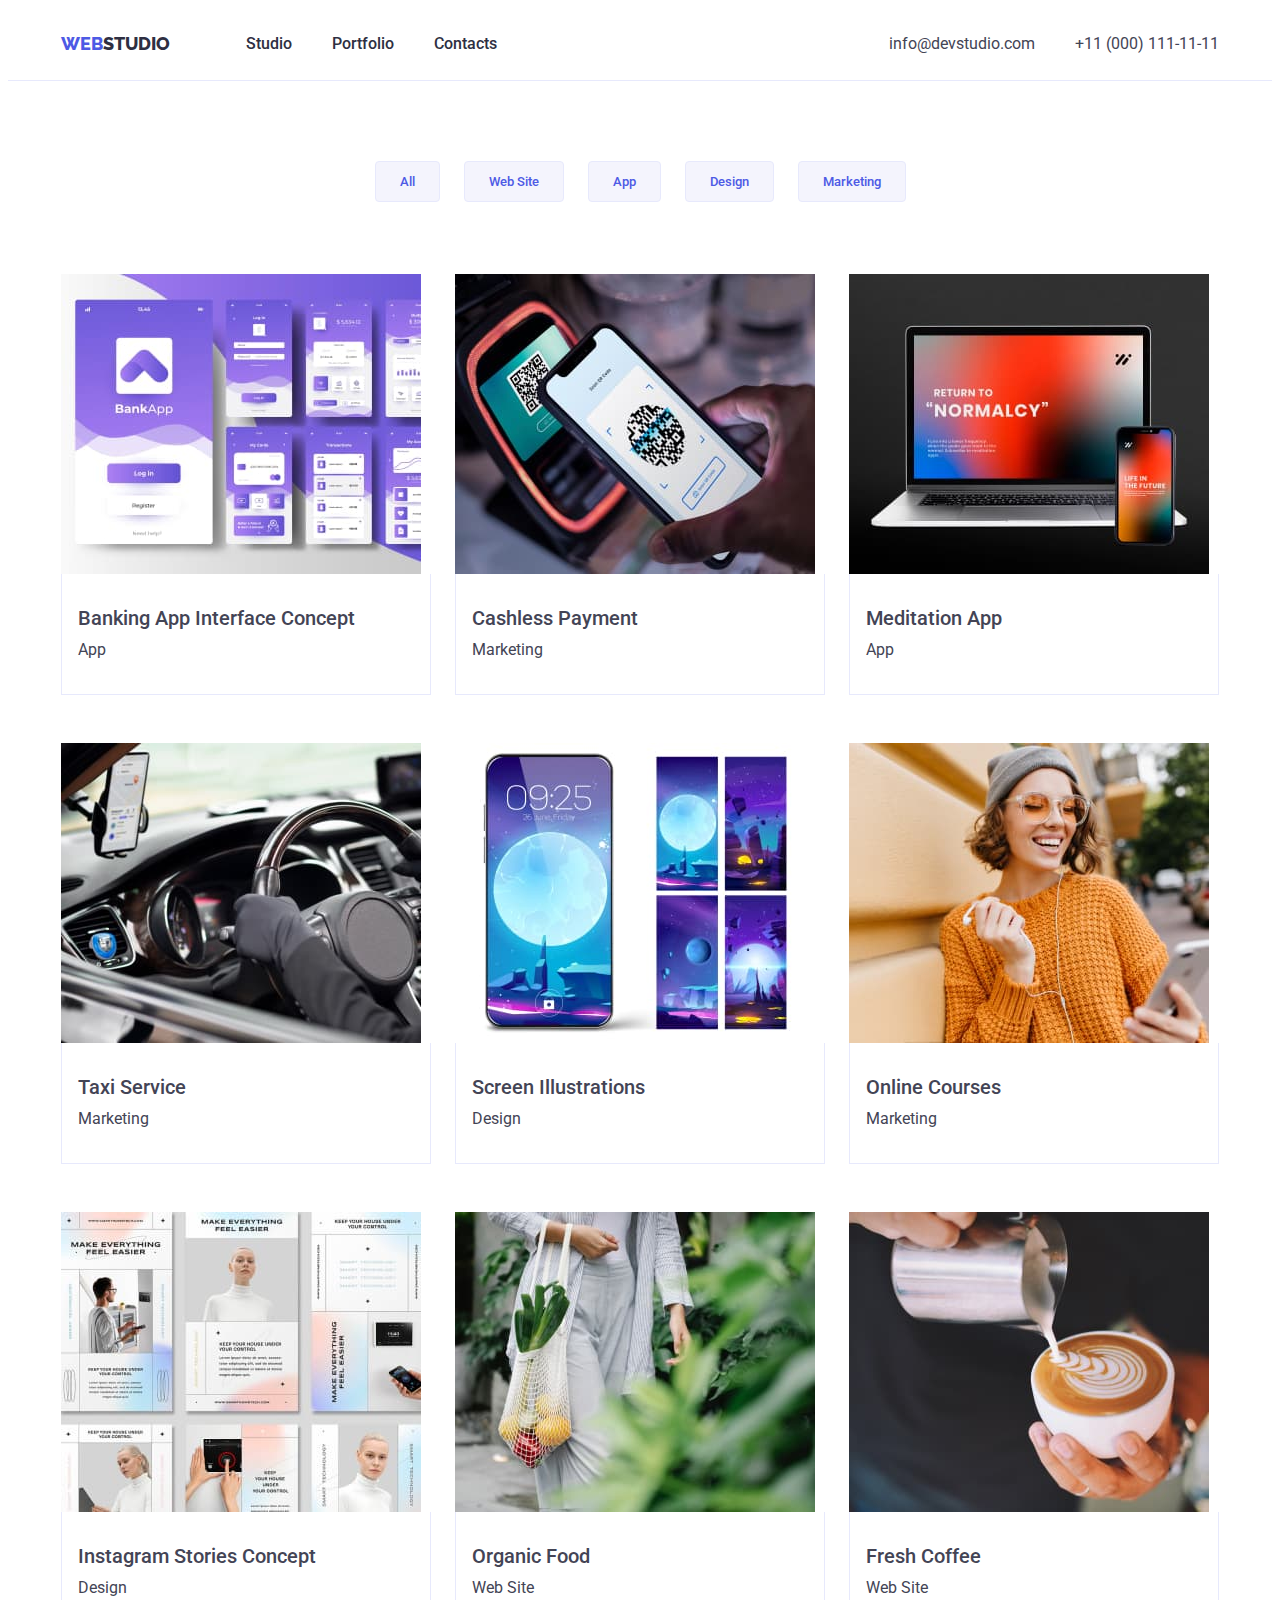
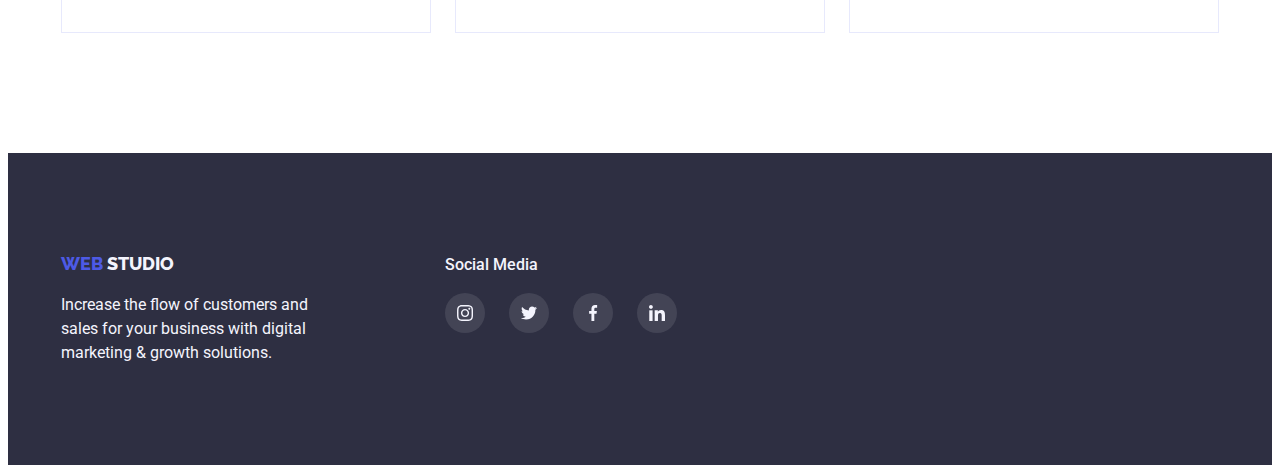
==== portfolio.html @ 5c3e976a "!" ====
<!DOCTYPE html>
<html lang="en">
  <head>
    <meta charset="UTF-8" />
    <meta http-equiv="X-UA-Compatible" content="IE=edge" />
    <meta name="viewport" content="width=device-width, initial-scale=1.0" />
    <title>Portfolio</title>
    <link rel="preconnect" href="https://fonts.googleapis.com" />
    <link rel="preconnect" href="https://fonts.gstatic.com" crossorigin />
    <link
      href="https://fonts.googleapis.com/css2?family=Raleway:wght@800&family=Roboto:wght@400;500;700&display=swap"
      rel="stylesheet"
    />
    <link
      rel="stylesheet"
      href="https://cdnjs.cloudflare.com/ajax/libs/modern-normalize/1.1.0/modern-normalize.min.css"
      integrity="sha512-wpPYUAdjBVSE4KJnH1VR1HeZfpl1ub8YT/NKx4PuQ5NmX2tKuGu6U/JRp5y+Y8XG2tV+wKQpNHVUX03MfMFn9Q=="
      crossorigin="anonymous"
      referrerpolicy="no-referrer"
    />
    <link rel="stylesheet" href="./css/styles.css" />
  </head>
  <body class="body-text">
    <header class="header">
      <div class="container container-header">
        <nav class="nav-text">
          <a class="logo-text-first-section" href="./index.html">WEB</a
          ><span class="logo-text-second-section">STUDIO</span>
          <ul class="nav-container">
            <li class="nav-item">
              <a class="nav-link" href="./index.html">Studio</a>
            </li>
            <li class="nav-item">
              <a class="nav-link" href="./portfolio.html">Portfolio</a>
            </li>
            <li class="nav-item"><a class="nav-link" href="">Contacts</a></li>
          </ul>
        </nav>
        <address class="address-text">
          <ul class="address-container">
            <li class="address-item">
              <a href="mailto:info@devstudio.com">info@devstudio.com</a>
            </li>
            <li class="address-item">
              <a href="tel:+110001111111">+11 (000) 111-11-11</a>
            </li>
          </ul>
        </address>
      </div>
    </header>
    <main>
      <section>
        <div class="container">
          <h1 class="visually-hidden">Portfolio</h1>
          <ul class="gallery-filter">
            <li>
              <button type="button" class="filter-button">All</button>
            </li>
            <li>
              <button type="button" class="filter-button">Web Site</button>
            </li>
            <li>
              <button type="button" class="filter-button">App</button>
            </li>
            <li>
              <button type="button" class="filter-button">Design</button>
            </li>
            <li>
              <button type="button" class="filter-button">Marketing</button>
            </li>
          </ul>
          <ul class="gallery">
            <li class="gallery-container-item">
              <a href="">
                <img
                  src="./images/banking-app-interface.jpg"
                  alt="Banking App
                        Interface Concept"
                  width="360"
                  height="300"
                />
                <div class="gallery-info">
                  <h2 class="gallery-header-title">
                    Banking App Interface Concept
                  </h2>
                  <p class="gallery-text">App</p>
                </div>
              </a>
            </li>
            <li class="gallery-container-item">
              <a href="">
                <img
                  src="./images/cashless-payment.jpg"
                  alt="Cashless Payment"
                  width="360"
                  height="300"
                />
                <div class="gallery-info">
                  <h2 class="gallery-header-title">Cashless Payment</h2>
                  <p class="gallery-text">Marketing</p>
                </div>
              </a>
            </li>
            <li class="gallery-container-item">
              <a href="">
                <img
                  src="./images/meditation-app.jpg"
                  alt="Meditation App"
                  width="360"
                  height="300"
                />
                <div class="gallery-info">
                  <h2 class="gallery-header-title">Meditation App</h2>
                  <p class="gallery-text">App</p>
                </div>
              </a>
            </li>
            <li class="gallery-container-item">
              <a href="">
                <img
                  src="./images/taxi-service.jpg"
                  alt="Taxi Service"
                  width="360"
                  height="300"
                />

                <div class="gallery-info">
                  <h2 class="gallery-header-title">Taxi Service</h2>
                  <p class="gallery-text">Marketing</p>
                </div>
              </a>
            </li>
            <li class="gallery-container-item">
              <a href="">
                <img
                  src="./images/screen-illustrations.jpg"
                  alt="Screen
                        Illustrations"
                  width="360"
                  height="300"
                />

                <div class="gallery-info">
                  <h2 class="gallery-header-title">Screen Illustrations</h2>
                  <p class="gallery-text">Design</p>
                </div>
              </a>
            </li>
            <li class="gallery-container-item">
              <a href="">
                <img
                  src="./images/online-courses.jpg"
                  alt="Online Courses"
                  width="360"
                  height="300"
                />

                <div class="gallery-info">
                  <h2 class="gallery-header-title">Online Courses</h2>
                  <p class="gallery-text">Marketing</p>
                </div>
              </a>
            </li>
            <li class="gallery-container-item">
              <a href="">
                <img
                  src="./images/instargam-stories-concept.jpg"
                  alt="Instagram
                        Stories Concept"
                  width="360"
                  height="300"
                />

                <div class="gallery-info">
                  <h2 class="gallery-header-title">
                    Instagram Stories Concept
                  </h2>
                  <p class="gallery-text">Design</p>
                </div>
              </a>
            </li>
            <li class="gallery-container-item">
              <a href="">
                <img
                  src="./images/organic-food.jpg"
                  alt="Organic Food"
                  width="360"
                  height="300"
                />

                <div class="gallery-info">
                  <h2 class="gallery-header-title">Organic Food</h2>
                  <p class="gallery-text">Web Site</p>
                </div>
              </a>
            </li>
            <li class="gallery-container-item">
              <a href="">
                <img
                  src="./images/fresh-coffee.jpg"
                  alt="Fresh Coffee"
                  width="360"
                  height="300"
                />

                <div class="gallery-info">
                  <h2 class="gallery-header-title">Fresh Coffee</h2>
                  <p class="gallery-text">Web Site</p>
                </div>
              </a>
            </li>
          </ul>
        </div>
      </section>
    </main>
    <div class="wide-container">
      <footer class="footer">
        <div class="container flex">
          <div class="footer-text">
            <a class="logo-text-first-section" href="./index.html">WEB</a>
            <span class="logo-text-second-section-inverted">STUDIO</span>
            <p class="footer-text-inverted">
              Increase the flow of customers and sales for your business with
              digital marketing & growth solutions.
            </p>
          </div>
          <div class="footer-social-media">
            <h2 class="body-text-inverted">Social Media</h2>
            <ul class="social-media-container-global">
              <li>
                <a class="social-media-icon-global" href="">
                  <svg width="16" height="16">
                    <use
                      href="./images/symbol-defs.svg#icon-instagram"
                      aria-label="Instagram link"
                      rel="noopener noreferrer"
                      target="_blank"
                    ></use>
                  </svg>
                </a>
              </li>
              <li>
                <a class="social-media-icon-global" href="">
                  <svg width="16" height="16">
                    <use
                      href="./images/symbol-defs.svg#icon-twitter"
                      aria-label="Twitter link"
                      rel="noopener noreferrer"
                      target="_blank"
                    ></use>
                  </svg>
                </a>
              </li>
              <li>
                <a class="social-media-icon-global" href="">
                  <svg width="16" height="16">
                    <use
                      href="./images/symbol-defs.svg#icon-facebook"
                      aria-label="Facebook link"
                      rel="noopener noreferrer"
                      target="_blank"
                    ></use>
                  </svg>
                </a>
              </li>
              <li>
                <a class="social-media-icon-global" href="">
                  <svg width="16" height="16">
                    <use
                      href="./images/symbol-defs.svg#icon-linkedin"
                      aria-label="LinkedIn link"
                      rel="noopener noreferrer"
                      target="_blank"
                    ></use>
                  </svg>
                </a>
              </li>
            </ul>
          </div>
        </div>
      </footer>
    </div>
  </body>
</html>
---- css/styles.css ----
:root {
  --primary-brand-color: #4d5ae5;
  --pressed-state-color: #404bbf;
  --dark-main-color: #2e2f42;
  --success-color: #31d0aa;
  --text-color: #434455;
  --subtle-text-color: #8e8f99;
  --accent-color: #e7e9fc;
  --light-main-color: #f4f4fd;
  --model-overlay-color: #2e2f42;
  --dark-background-color: #2e2f42;
  --light-background-color: #ffffff;
  --modal-background: #fcfcfc;
}

img {
  display: block;
  max-width: 100%;
}

ul {
  padding: 0;
  margin: 0;
}

h1,
h2,
h3,
p {
  margin-top: 0;
  margin-bottom: 0;
}

a {
  text-decoration: none;
  color: inherit;
}

a:active {
  color: var(--pressed-state-color);
}

a:hover,
a:focus {
  color: var(--pressed-state-color);
}

li {
  list-style: none;
}

.body-text {
  font-family: Roboto, sans-serif;
  font-weight: 400;
  font-size: 16px;
  line-height: 1.5;
  color: var(--dark-main-color);
}

.body-text-inverted {
  display: flex;
  font-family: Roboto, sans-serif;
  font-weight: 400;
  font-size: 16px;
  line-height: 1.5;
  color: var(--light-main-color);
  margin-top: 16px;
}

.nav-text {
  display: flex;
  align-items: center;
  font-weight: 500;
  color: var(--dark-main-color);
}

.nav-text a {
  display: block;
}

.nav-container {
  display: flex;
  margin-left: 76px;
}
.nav-container .nav-item:not(:last-child) {
  margin-right: 40px;
}

.nav-link {
  padding-top: 24px;
  padding-bottom: 24px;
}
.address-container .address-item:not(:last-child) {
  display: flex;
  justify-content: flex-end;
}
.address-container {
  margin-left: 0px;
}

.address-item:last-child {
  margin-left: 40px;
}

.address-text {
  font-weight: 400;
  color: var(--text-color);
  font-style: normal;
  margin-left: auto;
}

.header {
  margin-left: auto;
  margin-right: auto;
  justify-content: baseline;
  border-bottom: 1px solid var(--accent-color);
}
.header-container {
  display: flex;
  align-items: center;
  padding-left: 0;
  margin-left: 0;
  border-bottom-color: var(--accent-color);
  border-width: 1px;
  padding-top: 8px;
  padding-bottom: 8px;
}

.logo-text-first-section,
logo-text-second-section {
  margin-left: 0px;
}

.logo-text-first-section {
  font-family: Raleway, sans-serif;
  font-weight: 800;
  font-size: 18px;
  line-height: 1.16;
  color: var(--primary-brand-color);
  text-transform: capitalize;
}

.logo-text-second-section {
  font-family: Raleway, sans-serif;
  font-weight: 800;
  font-size: 18px;
  line-height: 1.16;
  color: var(--dark-main-color);
  text-transform: capitalize;
}

.logo-text-second-section-inverted {
  font-family: Raleway, sans-serif;
  font-weight: 800;
  font-size: 18px;
  line-height: 1.16;
  color: var(--light-main-color);
  text-transform: capitalize;
}

.main-title-text {
  font-weight: 700;
  font-size: 56px;
  line-height: 1.07;
  text-align: center;
}

.sub-header-text {
  font-weight: 700;
  font-size: 36px;
  line-height: 1.1;
  text-align: center;
}

.small-header-text {
  font-weight: 500;
  font-size: 20px;
  line-height: 1.2;
  text-align: left;
}

.hero,
.footer {
  background-color: var(--dark-background-color);
}

.hero {
  text-align: center;
  padding: 188px 0;
  max-width: 1440px;
  margin: 0 auto;
  background-repeat: no-repeat;
  background-size: cover;
  background-position: center;
  background-image: linear-gradient(
      rgba(46, 47, 66, 0.7),
      rgba(46, 47, 66, 0.7)
    ),
    url('../images/hero-bg-image.jpg');
}

.team-outer-container {
  background-color: var(--light-main-color);
  display: flex;
  flex-wrap: wrap;
  gap: 24px;
  padding-right: 0;
  padding-left: 0;
  margin-left: auto;
  margin-right: auto;
}

.team-container {
  width: 264;
  padding-right: 0;
  padding-left: 0;
  margin-left: auto;
  margin-right: auto;
  justify-content: center;
  background-color: var(--light-background-color);
  border-bottom-left-radius: 4px;
  border-bottom-right-radius: 4px;
  box-shadow: 0px 2px 1px 0px rgba(46, 47, 66, 0.08),
    0px 1px 1px 0px rgba(46, 47, 66, 0.16),
    0px 1px 6px 0px rgba(46, 47, 66, 0.08);
}

.hero-text {
  font-weight: 700;
  font-size: 56px;
  line-height: 1.07;
  color: var(--light-background-color);
  text-align: center;
  max-width: 496px;
  margin-top: 0;
  margin-left: auto;
  margin-right: auto;
}

.hero-button {
  font-family: Roboto, sans-serif;
  font-weight: 500;
  color: var(--light-background-color);
  background-color: var(--primary-brand-color);
  width: 169px;
  height: 56px;
  border-radius: 4px;
  border: 0;
  margin-top: 48px;
  cursor: pointer;
}

.hero-button:hover,
.hero-button:focus {
  background-color: var(--pressed-state-color);
}

.filter-button {
  display: block;
  font-family: Roboto, sans-serif;
  font-weight: 500;
  color: var(--primary-brand-color);
  background-color: var(--light-main-color);
  cursor: pointer;
  padding: 12px 24px 12px 24px;
  border: 1px solid var(--accent-color);
  border-radius: 4px;
}
.gallery-filter {
  gap: 24px;
}

.filter-button:hover,
.filter-button:focus {
  color: var(--light-background-color);
  background-color: var(--pressed-state-color);
}

.visually-hidden {
  position: absolute;
  width: 1px;
  height: 1px;
  margin: -1px;
  border: 0;
  padding: 0;

  white-space: nowrap;
  clip-path: inset(100%);
  clip: rect(0 0 0 0);
  overflow: hidden;
}
.section-with-light-wrapper {
  background-color: var(--light-main-color);
  padding-top: 120px;
  padding-bottom: 120px;
}

.container {
  max-width: 1158px;
  padding-right: 15px;
  padding-left: 15px;
  margin-left: auto;
  margin-right: auto;
}

.container-header {
  display: flex;
  align-items: center;
}

.hero-text-container {
  padding-top: 188px;
  margin-left: auto;
  margin-right: auto;
  width: 496px;
}

.footer-text {
  max-width: 264px;
  margin-right: 120px;
}
.footer {
  padding-top: 100px;
  padding-bottom: 100px;
  margin: 0 auto;
  justify-content: flex-start;
}

.container-hero {
  text-align: center;
  align-items: center;
}

.team-position {
  text-align: center;
  margin-top: 8px;
}

.team-small-header-text {
  text-align: center;
}

.address-container {
  display: flex;
  justify-content: flex-end;
}

.social-media-container {
  display: flex;
  align-items: center;
  justify-content: space-between;
  margin-top: 8px;
  margin-bottom: 32px;
  margin-left: 0;
  margin-right: auto;
  gap: 24px;
}

.team-member-info {
  margin-top: 32px;
  margin-left: 16px;
  margin-right: 16px;
}

.social-media-icon {
  display: flex;
  fill: var(--light-background-color);
  height: 40px;
  width: 40px;
  background-color: var(--primary-brand-color);
  border-radius: 50%;
  align-items: center;
  justify-content: center;
}

.social-media-icon:hover,
.social-media-icon:focus {
  background-color: var(--pressed-state-color);
}

.what-are-we-doing-list {
  display: flex;
  padding-right: 0;
  padding-left: 0;
  margin-left: 0;
  margin-right: auto;
  justify-content: center;
  gap: 24px;
}

.what-we-are-doing {
  margin-bottom: 120px;
  margin-left: auto;
  margin-right: auto;
}

.what-are-we-doing-item {
  margin-top: 72px;
  border-width: 1px;
  border-color: var(--accent-color);
}
.core-values-container {
  display: flex;
  max-width: 1158px;
  padding-right: 15px;
  padding-left: 15px;
  margin-top: 120px;
  margin-left: auto;
  margin-right: auto;
  justify-content: space-between;
  align-items: center;
}

.values-icon-container {
  width: 264px;
  height: 112px;
  margin-bottom: 8px;
  display: flex;
  align-items: center;
  justify-content: center;
  background-color: var(--light-main-color);
  border-radius: 4px;
}

.core-values-item {
  max-width: 264px;
  display: block;
  align-items: first baseline;
  margin-left: 24px;
}

.core-values-item:first-child {
  margin-left: 0;
}

.core-values-item-list {
  padding-left: 0;
  display: flex;
}

.core-values-text {
  margin-top: 8px;
}

.core-values {
  padding-top: 120px;
}

.what-are-we-doing-header-text {
  font-weight: 700;
  font-size: 36px;
  line-height: 1.1;
  text-align: center;
  margin-bottom: 72px;
  padding-top: 120px;
}

.team-header-text {
  font-weight: 700;
  font-size: 36px;
  text-align: center;
  margin-bottom: 72px;
}

.gallery-filter-container {
  display: flex;
  justify-content: center;
  max-width: 1158px;
  padding-right: 15px;
  padding-left: 15px;
  margin-left: auto;
  margin-right: auto;
  padding-top: 80px;
  padding-bottom: 72px;
}

.gallery-filter {
  display: flex;
  justify-content: center;
  margin-left: auto;
  margin-right: auto;
  margin-top: 80px;
  margin-bottom: 72px;
}

.gallery {
  display: flex;
  flex-wrap: wrap;
  padding-right: 0;
  padding-left: 0;
  margin-bottom: 120px;
  margin-left: 0;
  margin-right: 0;
  row-gap: 48px;
  column-gap: 24px;
  justify-content: center;
}

.gallery-container-item {
  flex-basis: calc((100% - 2 * 24px) / 3);
  padding-right: 0;
  padding-left: 0;
  color: var(--text-color);
}

.gallery-header-title {
  font-weight: 500;
  font-size: 20px;
  line-height: 1.2;
  text-align: left;
  margin-left: 16px;
  padding-top: 32px;
}

.gallery-text {
  margin-top: 8px;
  margin-left: 16px;
  padding-bottom: 32px;
}
.gallery-info {
  border-color: var(--accent-color);
  border-style: solid;
  border-width: 1px;
  border-top: none;
}

.customers-header-text {
  font-weight: 700;
  font-size: 36px;
  text-align: center;
  margin-bottom: 72px;
}

.customers {
  padding-top: 120px;
  padding-bottom: 120px;
}

.customers-list {
  display: flex;
  align-items: center;
  justify-content: center;
  gap: 12px;
  margin: 0 auto;
}

.customers-logo {
  display: block;
  border: 1px solid var(--subtle-text-color);
  fill: var(--subtle-text-color);
}

.customer-item {
  display: flex;
  width: 168px;
  height: 88px;
  border: 1px solid var(--subtle-text-color);
  border-radius: 4px;
  fill: var(--subtle-text-color);
  align-items: center;
  justify-content: center;
}

.customer-item:hover,
.customer-item:focus {
  fill: var(--pressed-state-color);
  border-color: var(--pressed-state-color);
}

.customer-item > a:hover,
.customer-item > a:focus {
  fill: var(--pressed-state-color);
  border-color: var(--pressed-state-color);
}

.footer-social-media {
  align-items: center;
  margin-bottom: 16px;
  justify-self: flex-start;
  margin-left: 0;
}

.social-media-icon-global {
  display: flex;
  fill: var(--light-background-color);
  height: 40px;
  width: 40px;
  background-color: var(--text-color);
  border-radius: 50%;
  align-items: center;
  justify-content: center;
}

.social-media-icon-global:hover,
.social-media-icon-global:focus {
  background-color: var(--success-color);
}

.social-media-container-global {
  display: flex;
  align-items: center;
  justify-content: space-between;
  margin-left: 0;
  margin-right: auto;
  gap: 24px;
}

.footer-text-inverted {
  display: flex;
  font-family: Roboto, sans-serif;
  font-weight: 400;
  font-size: 16px;
  line-height: 1.5;
  color: var(--light-main-color);
  margin-top: 16px;
}
.footer-social-media .body-text-inverted {
  font-weight: 500;
  margin-top: 0;
  margin-bottom: 16px;
}

.footer-container {
  display: flex;
  align-items: center;
  justify-content: flex-start;
}

.logo {
  color: var(#2e2f42);
  font-family: Raleway, sans-serif;
  font-weight: 800;
  font-size: 18px;
  line-height: 1.17;
  letter-spacing: 0.03em;
  text-decoration: none;
  text-transform: uppercase;
}

.logo.footer {
  color: var(#f4f4fd);
}

.footer-links-primary {
  margin-left: 120px;
}

.footer-text {
  max-width: 264px;
}

.flex {
  display: flex;
  align-items: baseline;
}

.footer-primary {
  color: var(#f4f4fd);
  background-color: var(#2e2f42);
  padding-top: 101.5px;
  padding-bottom: 100px;
}

.footer-link-icon {
  fill: var(#f4f4fd);
}

.footer-link:hover,
.footer-link:focus {
  background-color: var(#31d0aa);
}

footer-link {
  width: 40px;
  height: 40px;
  border-radius: 50%;
  display: flex;
  align-items: center;
  justify-content: center;
  background-color: var(#434455);
}

.footer-link-icon {
  fill: var(#f4f4fd);
}

.footer-links-item {
  flex-basis: calc((100% - 3 * 16) / 4);
}

.footer-list {
  gap: 16px;
  margin-top: 16px;
}

.flex {
  display: flex;
}
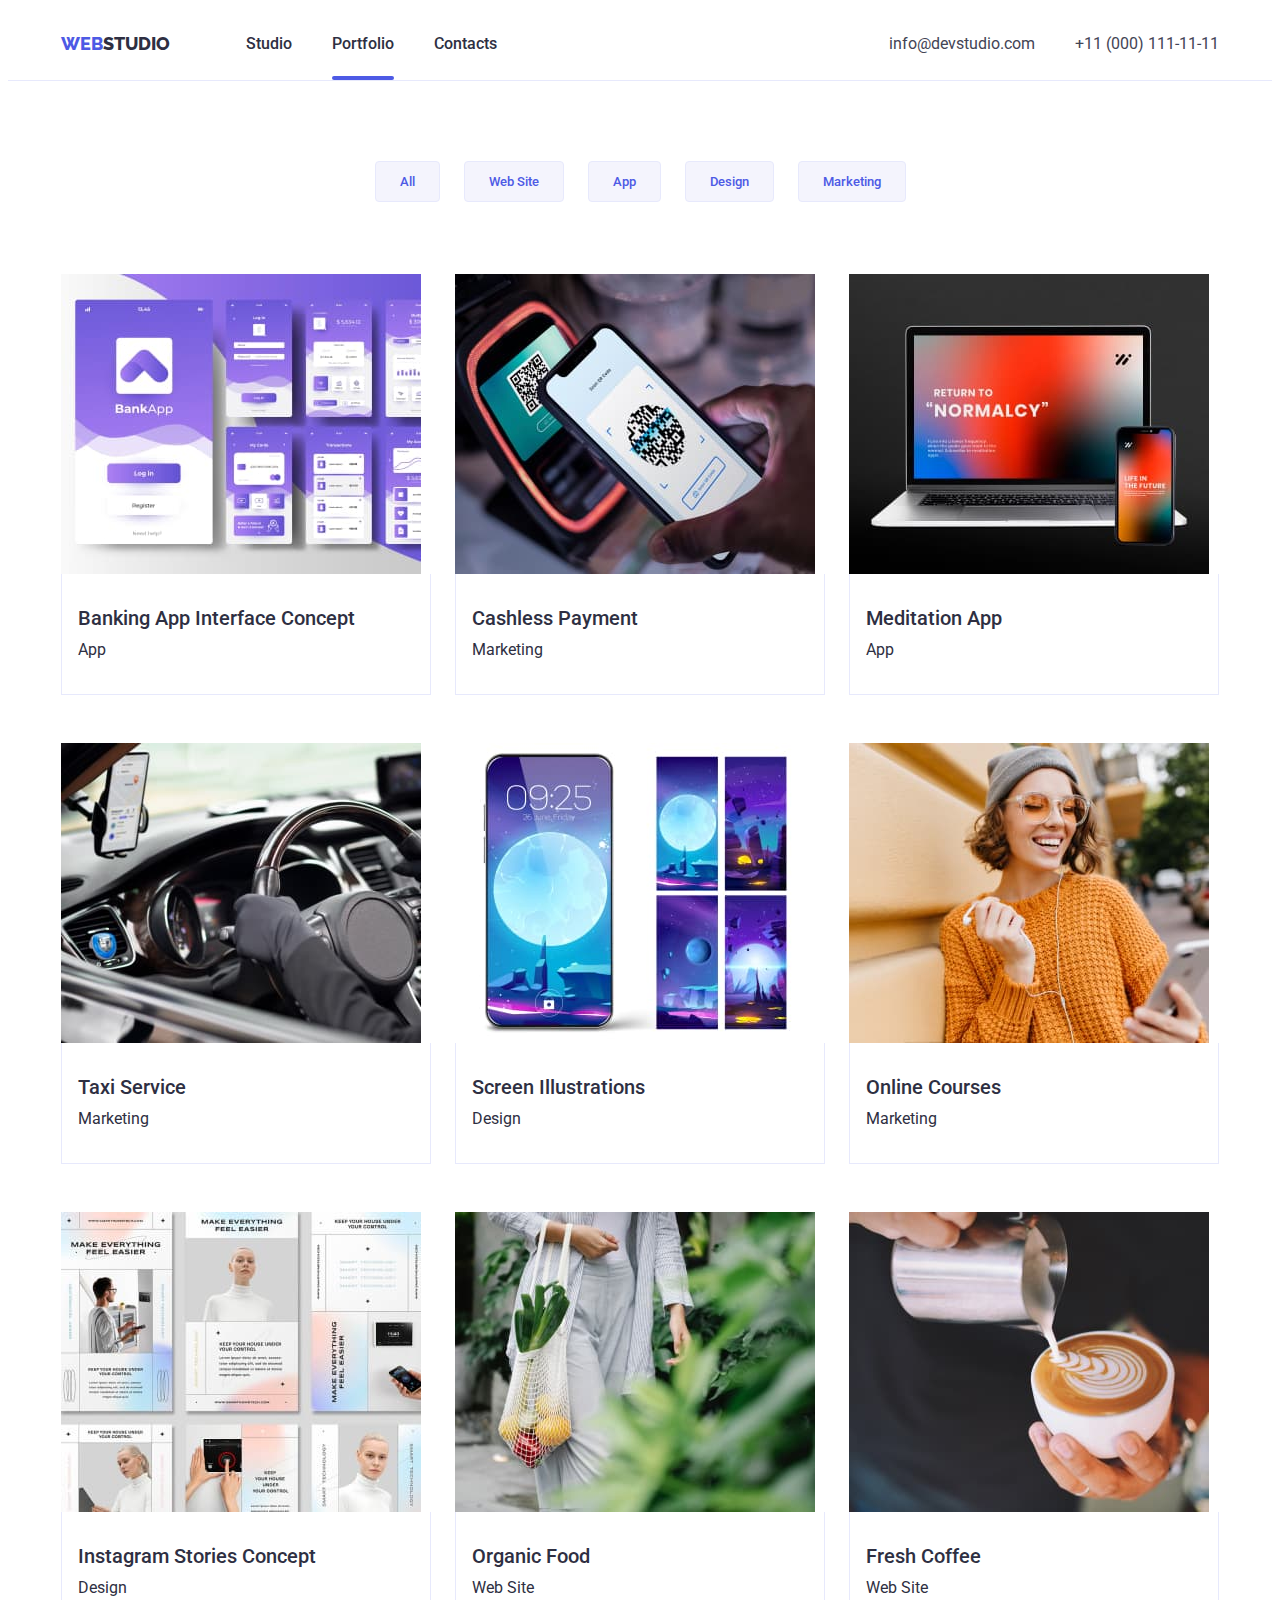
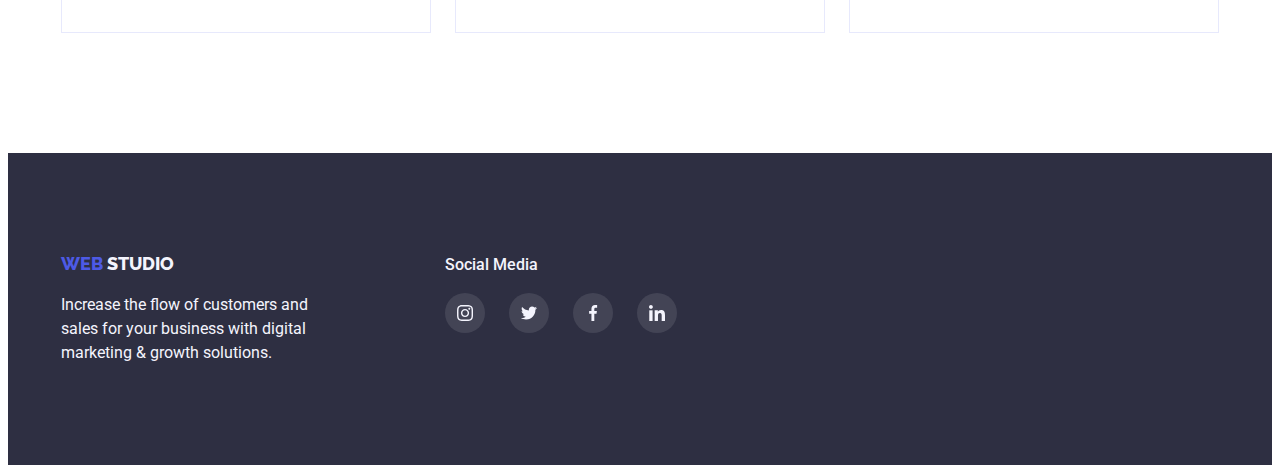
==== commit 8e8c6c4f: "done" ====
--- a/portfolio.html
+++ b/portfolio.html
@@ -31,9 +31,11 @@
               <a class="nav-link" href="./index.html">Studio</a>
             </li>
             <li class="nav-item">
-              <a class="nav-link" href="./portfolio.html">Portfolio</a>
-            </li>
-            <li class="nav-item"><a class="nav-link" href="">Contacts</a></li>
+              <a class="nav-link current" href="./portfolio.html">Portfolio</a>
+            </li>
+            <li class="nav-item">
+              <a class="nav-link" href="">Contacts</a>
+            </li>
           </ul>
         </nav>
         <address class="address-text">
@@ -71,14 +73,20 @@
           </ul>
           <ul class="gallery">
             <li class="gallery-container-item">
-              <a href="">
-                <img
-                  src="./images/banking-app-interface.jpg"
-                  alt="Banking App
+              <a class="gallery-container-link" href="">
+                <div class="hover-block">
+                  <img
+                    src="./images/banking-app-interface.jpg"
+                    alt="Banking App
                         Interface Concept"
-                  width="360"
-                  height="300"
-                />
+                    width="360"
+                    height="300"
+                  />
+                  <p class="hover-text">
+                    Lorem ipsum dolor sit amet consectetur adipisicing elit.
+                    Explicabo, quas.
+                  </p>
+                </div>
                 <div class="gallery-info">
                   <h2 class="gallery-header-title">
                     Banking App Interface Concept
@@ -88,13 +96,19 @@
               </a>
             </li>
             <li class="gallery-container-item">
-              <a href="">
-                <img
-                  src="./images/cashless-payment.jpg"
-                  alt="Cashless Payment"
-                  width="360"
-                  height="300"
-                />
+              <a class="gallery-container-link" href="">
+                <div class="hover-block">
+                  <img
+                    src="./images/cashless-payment.jpg"
+                    alt="Cashless Payment"
+                    width="360"
+                    height="300"
+                  />
+                  <p class="hover-text">
+                    Lorem ipsum dolor sit amet consectetur adipisicing elit.
+                    Explicabo, quas.
+                  </p>
+                </div>
                 <div class="gallery-info">
                   <h2 class="gallery-header-title">Cashless Payment</h2>
                   <p class="gallery-text">Marketing</p>
@@ -102,13 +116,19 @@
               </a>
             </li>
             <li class="gallery-container-item">
-              <a href="">
-                <img
-                  src="./images/meditation-app.jpg"
-                  alt="Meditation App"
-                  width="360"
-                  height="300"
-                />
+              <a class="gallery-container-link" href="">
+                <div class="hover-block">
+                  <img
+                    src="./images/meditation-app.jpg"
+                    alt="Meditation App"
+                    width="360"
+                    height="300"
+                  />
+                  <p class="hover-text">
+                    Lorem ipsum dolor sit amet consectetur adipisicing elit.
+                    Explicabo, quas.
+                  </p>
+                </div>
                 <div class="gallery-info">
                   <h2 class="gallery-header-title">Meditation App</h2>
                   <p class="gallery-text">App</p>
@@ -116,14 +136,19 @@
               </a>
             </li>
             <li class="gallery-container-item">
-              <a href="">
-                <img
-                  src="./images/taxi-service.jpg"
-                  alt="Taxi Service"
-                  width="360"
-                  height="300"
-                />
-
+              <a class="gallery-container-link" href="">
+                <div class="hover-block">
+                  <img
+                    src="./images/taxi-service.jpg"
+                    alt="Taxi Service"
+                    width="360"
+                    height="300"
+                  />
+                  <p class="hover-text">
+                    Lorem ipsum dolor sit amet consectetur adipisicing elit.
+                    Explicabo, quas.
+                  </p>
+                </div>
                 <div class="gallery-info">
                   <h2 class="gallery-header-title">Taxi Service</h2>
                   <p class="gallery-text">Marketing</p>
@@ -131,15 +156,20 @@
               </a>
             </li>
             <li class="gallery-container-item">
-              <a href="">
-                <img
-                  src="./images/screen-illustrations.jpg"
-                  alt="Screen
+              <a class="gallery-container-link" href="">
+                <div class="hover-block">
+                  <img
+                    src="./images/screen-illustrations.jpg"
+                    alt="Screen
                         Illustrations"
-                  width="360"
-                  height="300"
-                />
-
+                    width="360"
+                    height="300"
+                  />
+                  <p class="hover-text">
+                    Lorem ipsum dolor sit amet consectetur adipisicing elit.
+                    Explicabo, quas.
+                  </p>
+                </div>
                 <div class="gallery-info">
                   <h2 class="gallery-header-title">Screen Illustrations</h2>
                   <p class="gallery-text">Design</p>
@@ -147,14 +177,19 @@
               </a>
             </li>
             <li class="gallery-container-item">
-              <a href="">
-                <img
-                  src="./images/online-courses.jpg"
-                  alt="Online Courses"
-                  width="360"
-                  height="300"
-                />
-
+              <a class="gallery-container-link" href="">
+                <div class="hover-block">
+                  <img
+                    src="./images/online-courses.jpg"
+                    alt="Online Courses"
+                    width="360"
+                    height="300"
+                  />
+                  <p class="hover-text">
+                    Lorem ipsum dolor sit amet consectetur adipisicing elit.
+                    Explicabo, quas.
+                  </p>
+                </div>
                 <div class="gallery-info">
                   <h2 class="gallery-header-title">Online Courses</h2>
                   <p class="gallery-text">Marketing</p>
@@ -162,15 +197,20 @@
               </a>
             </li>
             <li class="gallery-container-item">
-              <a href="">
-                <img
-                  src="./images/instargam-stories-concept.jpg"
-                  alt="Instagram
+              <a class="gallery-container-link" href="">
+                <div class="hover-block">
+                  <img
+                    src="./images/instargam-stories-concept.jpg"
+                    alt="Instagram
                         Stories Concept"
-                  width="360"
-                  height="300"
-                />
-
+                    width="360"
+                    height="300"
+                  />
+                  <p class="hover-text">
+                    Lorem ipsum dolor sit amet consectetur adipisicing elit.
+                    Explicabo, quas.
+                  </p>
+                </div>
                 <div class="gallery-info">
                   <h2 class="gallery-header-title">
                     Instagram Stories Concept
@@ -180,14 +220,19 @@
               </a>
             </li>
             <li class="gallery-container-item">
-              <a href="">
-                <img
-                  src="./images/organic-food.jpg"
-                  alt="Organic Food"
-                  width="360"
-                  height="300"
-                />
-
+              <a class="gallery-container-link" href="">
+                <div class="hover-block">
+                  <img
+                    src="./images/organic-food.jpg"
+                    alt="Organic Food"
+                    width="360"
+                    height="300"
+                  />
+                  <p class="hover-text">
+                    Lorem ipsum dolor sit amet consectetur adipisicing elit.
+                    Explicabo, quas.
+                  </p>
+                </div>
                 <div class="gallery-info">
                   <h2 class="gallery-header-title">Organic Food</h2>
                   <p class="gallery-text">Web Site</p>
@@ -195,14 +240,19 @@
               </a>
             </li>
             <li class="gallery-container-item">
-              <a href="">
-                <img
-                  src="./images/fresh-coffee.jpg"
-                  alt="Fresh Coffee"
-                  width="360"
-                  height="300"
-                />
-
+              <a class="gallery-container-link" href="">
+                <div class="hover-block">
+                  <img
+                    src="./images/fresh-coffee.jpg"
+                    alt="Fresh Coffee"
+                    width="360"
+                    height="300"
+                  />
+                  <p class="hover-text">
+                    Lorem ipsum dolor sit amet consectetur adipisicing elit.
+                    Explicabo, quas.
+                  </p>
+                </div>
                 <div class="gallery-info">
                   <h2 class="gallery-header-title">Fresh Coffee</h2>
                   <p class="gallery-text">Web Site</p>
--- a/css/styles.css
+++ b/css/styles.css
@@ -38,11 +38,13 @@
 
 a:active {
   color: var(--pressed-state-color);
+  transition: color 250ms cubic-bezier(0.4, 0, 0.2, 1);
 }
 
 a:hover,
 a:focus {
   color: var(--pressed-state-color);
+  transition: color 250ms cubic-bezier(0.4, 0, 0.2, 1);
 }
 
 li {
@@ -89,7 +91,42 @@
 .nav-link {
   padding-top: 24px;
   padding-bottom: 24px;
-}
+  position: relative;
+  background-color: no;
+}
+
+.current::after {
+  position: absolute;
+  bottom: -1px;
+  content: '';
+  background-color: transparent;
+  height: 4px;
+  width: 100%;
+  display: block;
+  border-radius: 2px;
+  transition: background-color 250ms cubic-bezier(0.4, 0, 0.2, 1);
+}
+
+.nav-link:hover::after {
+  background-color: var(--primary-brand-color);
+}
+
+.nav-link.current::after {
+  background-color: var(--primary-brand-color);
+}
+
+.nav-link::after {
+  position: absolute;
+  content: '';
+  width: 100%;
+  height: 4px;
+  border-radius: 4px;
+  left: 0;
+  bottom: 0;
+  margin-top: 20px;
+  background-color: transparent;
+}
+
 .address-container .address-item:not(:last-child) {
   display: flex;
   justify-content: flex-end;
@@ -127,7 +164,7 @@
 }
 
 .logo-text-first-section,
-logo-text-second-section {
+.logo-text-second-section {
   margin-left: 0px;
 }
 
@@ -223,6 +260,7 @@
   box-shadow: 0px 2px 1px 0px rgba(46, 47, 66, 0.08),
     0px 1px 1px 0px rgba(46, 47, 66, 0.16),
     0px 1px 6px 0px rgba(46, 47, 66, 0.08);
+  transition: box-shadow 250ms cubic-bezier(0.4, 0, 0.2, 1);
 }
 
 .hero-text {
@@ -253,6 +291,7 @@
 .hero-button:hover,
 .hero-button:focus {
   background-color: var(--pressed-state-color);
+  transition: background-color 250ms cubic-bezier(0.4, 0, 0.2, 1);
 }
 
 .filter-button {
@@ -274,6 +313,7 @@
 .filter-button:focus {
   color: var(--light-background-color);
   background-color: var(--pressed-state-color);
+  transition: background-color 250ms cubic-bezier(0.4, 0, 0.2, 1);
 }
 
 .visually-hidden {
@@ -283,12 +323,12 @@
   margin: -1px;
   border: 0;
   padding: 0;
-
   white-space: nowrap;
   clip-path: inset(100%);
   clip: rect(0 0 0 0);
   overflow: hidden;
 }
+
 .section-with-light-wrapper {
   background-color: var(--light-main-color);
   padding-top: 120px;
@@ -376,6 +416,7 @@
 .social-media-icon:hover,
 .social-media-icon:focus {
   background-color: var(--pressed-state-color);
+  transition: background-color 250ms cubic-bezier(0.4, 0, 0.2, 1);
 }
 
 .what-are-we-doing-list {
@@ -392,6 +433,7 @@
   margin-bottom: 120px;
   margin-left: auto;
   margin-right: auto;
+  margin-top: 120px;
 }
 
 .what-are-we-doing-item {
@@ -452,7 +494,6 @@
   line-height: 1.1;
   text-align: center;
   margin-bottom: 72px;
-  padding-top: 120px;
 }
 
 .team-header-text {
@@ -518,11 +559,22 @@
   padding-bottom: 32px;
 }
 .gallery-info {
+  color: var(--dark-main-color);
   border-color: var(--accent-color);
   border-style: solid;
   border-width: 1px;
   border-top: none;
 }
+.gallery-container-link:hover .gallery-info,
+.gallery-container-link:focus .gallery-info {
+  box-shadow: 0px 2px 1px 0px rgba(46, 47, 66, 0.08),
+    0px 1px 1px 0px rgba(46, 47, 66, 0.16),
+    0px 1px 6px 0px rgba(46, 47, 66, 0.08);
+  border-right: 1px solid var(--light-main-color);
+  border-bottom: 1px solid var(--light-main-color);
+  border-left: 1px solid var(--light-main-color);
+  transition: box-shadow 250ms cubic-bezier(0.4, 0, 0.2, 1);
+}
 
 .customers-header-text {
   font-weight: 700;
@@ -542,6 +594,29 @@
   justify-content: center;
   gap: 12px;
   margin: 0 auto;
+}
+
+.customer-link {
+  display: block;
+  fill: var(--subtle-text-color);
+}
+.customer-link {
+  width: 168px;
+  height: 88px;
+  border: 1px solid var(--subtle-text-color);
+  border-radius: 4px;
+  display: flex;
+  align-items: center;
+  justify-content: center;
+}
+.customer-link:hover,
+.customer-link:focus {
+  border: 1px solid var(--pressed-state-color);
+}
+
+.customer-link:hover .customer-icon,
+.customer-link:focus .customer-icon {
+  fill: var(--pressed-state-color);
 }
 
 .customers-logo {
@@ -565,12 +640,16 @@
 .customer-item:focus {
   fill: var(--pressed-state-color);
   border-color: var(--pressed-state-color);
+  transition: border 250ms cubic-bezier(0.4, 0, 0.2, 1),
+    fill 250ms cubic-bezier(0.4, 0, 0.2, 1);
 }
 
 .customer-item > a:hover,
 .customer-item > a:focus {
   fill: var(--pressed-state-color);
   border-color: var(--pressed-state-color);
+  transition: border 250ms cubic-bezier(0.4, 0, 0.2, 1),
+    fill 250ms cubic-bezier(0.4, 0, 0.2, 1);
 }
 
 .footer-social-media {
@@ -594,6 +673,7 @@
 .social-media-icon-global:hover,
 .social-media-icon-global:focus {
   background-color: var(--success-color);
+  transition: background-color 250ms cubic-bezier(0.4, 0, 0.2, 1);
 }
 
 .social-media-container-global {
@@ -627,7 +707,7 @@
 }
 
 .logo {
-  color: var(#2e2f42);
+  color: var(--dark-main-color);
   font-family: Raleway, sans-serif;
   font-weight: 800;
   font-size: 18px;
@@ -638,7 +718,7 @@
 }
 
 .logo.footer {
-  color: var(#f4f4fd);
+  color: var(--light-main-color);
 }
 
 .footer-links-primary {
@@ -655,7 +735,7 @@
 }
 
 .footer-primary {
-  color: var(#f4f4fd);
+  color: var(--light-main-color);
   background-color: var(#2e2f42);
   padding-top: 101.5px;
   padding-bottom: 100px;
@@ -667,7 +747,8 @@
 
 .footer-link:hover,
 .footer-link:focus {
-  background-color: var(#31d0aa);
+  background-color: var(--success-color);
+  transition: background-color 250ms cubic-bezier(0.4, 0, 0.2, 1);
 }
 
 footer-link {
@@ -696,3 +777,112 @@
 .flex {
   display: flex;
 }
+
+.backdrop {
+  position: fixed;
+  width: 100%;
+  height: 100vh;
+  top: 0;
+  left: 0;
+  background-color: rgba(157, 164, 189, 0.8);
+  transition: opacity 250ms linear, visibility 250ms linear;
+}
+
+.is-hidden {
+  opacity: 0;
+  visibility: hidden;
+  pointer-events: none;
+}
+
+.button-close {
+  position: relative;
+  left: -24px;
+  top: 24px;
+  cursor: pointer;
+  display: inline-block;
+  width: 24px;
+  height: 24px;
+  margin: 0;
+  padding: 0;
+  border: 1px solid #0000001a;
+  background-color: var(--accent-color);
+  background-size: contain;
+  border-radius: 50%;
+}
+.button-close:focus,
+.button-close:hover {
+  background-color: var(--pressed-state-color);
+  cursor: pointer;
+  transition: background-color 250ms cubic-bezier(0.4, 0, 0.2, 1);
+}
+
+.button-close:focus > svg,
+.button-close:hover > svg {
+  fill: var(--light-background-color);
+  transition: fill 250ms cubic-bezier(0.4, 0, 0.2, 1);
+}
+
+.modal-window {
+  position: relative;
+  border-radius: 4px;
+  box-shadow: 1px 0px 2px rgba(0, 0, 0, 0.2), 3px 0px 1px rgba(0, 0, 0, 0.12),
+    1px 0px 1px rgba(0, 0, 0, 0.14);
+  max-width: 408px;
+  min-height: 516px;
+  width: 100%;
+  background-color: var(--modal-background);
+  top: 50%;
+  left: 50%;
+  transform: translate(-50%, -50%) scale(1);
+  display: flex;
+  align-items: flex-start;
+  justify-content: flex-end;
+  transition: box-shadow 250ms cubic-bezier(0.4, 0, 0.2, 1);
+}
+
+.backdrop.is-hidden > .modal-window {
+  transform: translate(-50%, -50%) scale(0.6);
+}
+
+.modal-window > button {
+  display: flex;
+  align-items: center;
+  margin: 0;
+  justify-content: center;
+}
+
+.hover-block {
+  position: relative;
+  overflow: hidden;
+}
+
+.hover-block .hover-text {
+  position: absolute;
+  width: 100%;
+  height: 100%;
+  background-color: var(--primary-brand-color);
+  top: 0;
+  left: 0;
+  transform: translateY(100%);
+  transition: transform 250ms cubic-bezier(0.4, 0, 0.2, 1),
+    background-color 250ms cubic-bezier(0.4, 0, 0.2, 1);
+  padding-top: 40px;
+  padding-left: 32px;
+  padding-right: 32px;
+}
+
+.hover-block:hover {
+  transform: translateY (0);
+  transition: transform 250ms cubic-bezier(0.4, 0, 0.2, 1);
+}
+
+.gallery-container-link:hover .hover-text,
+.gallery-container-link:focus .hover-text {
+  transform: translateY(0);
+  transition: transform 250ms cubic-bezier(0.4, 0, 0.2, 1);
+}
+
+.hover-text {
+  color: var(--light-background-color);
+  transition: transform 250ms cubic-bezier(0.4, 0, 0.2, 1);
+}
